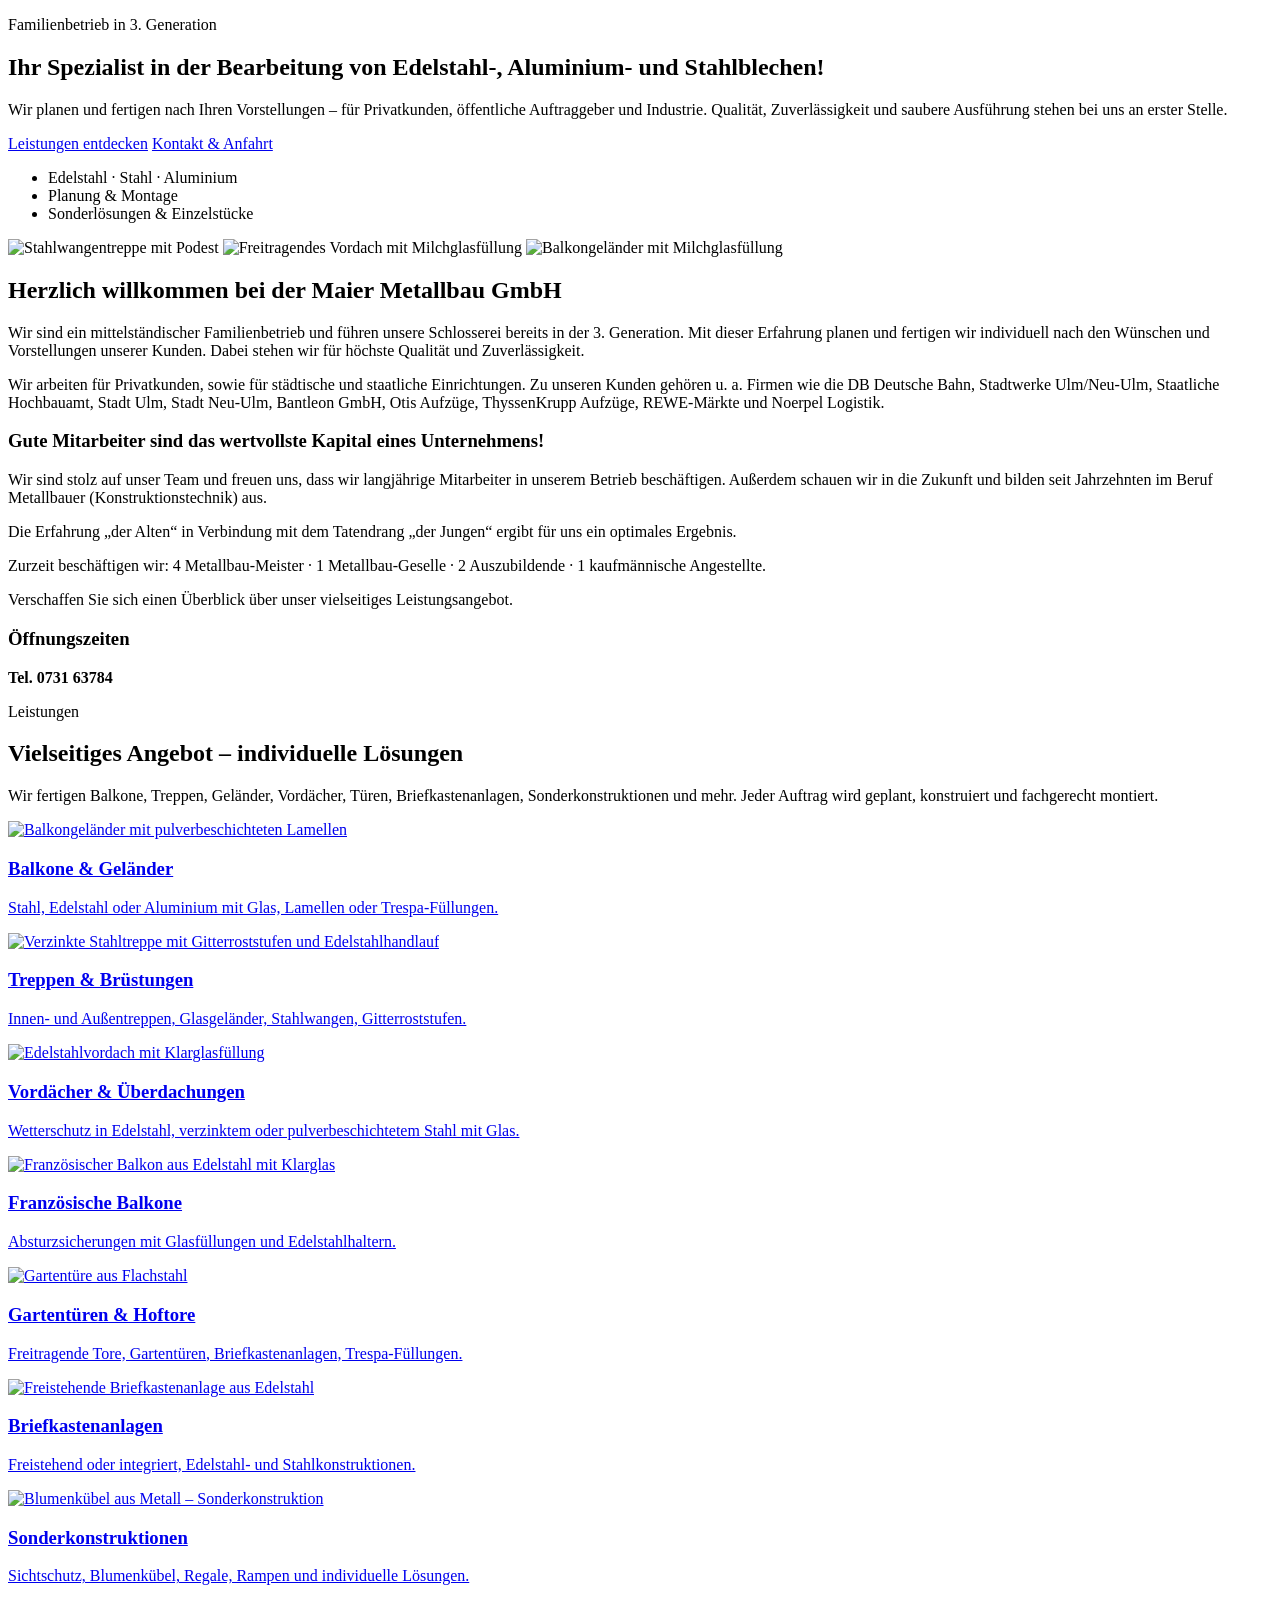
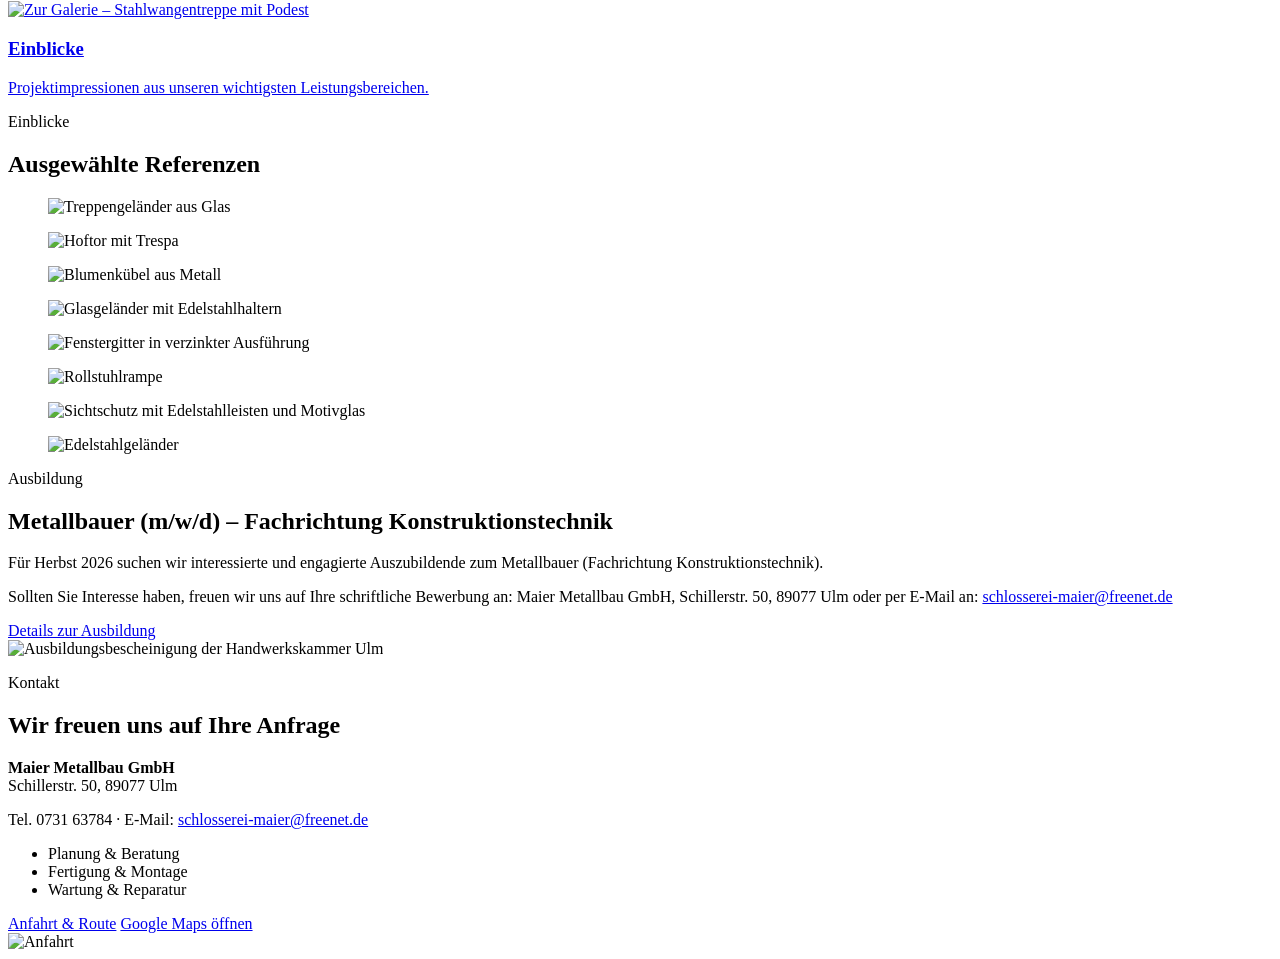
==== index.html @ d8ca425d "Revert texts to original site wording per customer feedback - Hero h1, Über-uns section, Ausbildungs" ====
<!DOCTYPE html>
<html lang="de">
<head>
  <meta charset="UTF-8" />
  <meta name="viewport" content="width=device-width, initial-scale=1" />
  <title>Maier Metallbau GmbH | Schlosserei Ulm</title>
  <link rel="stylesheet" href="assets/css/style.css" />
</head>
<body class="page page--home">
  <div id="site-header"></div>

  <main>
    <section class="hero">
      <div class="shell hero__grid">
        <div class="hero__copy">
          <p class="eyebrow">Familienbetrieb in 3. Generation</p>
          <h1>Ihr Spezialist in der Bearbeitung von Edelstahl-, Aluminium- und Stahlblechen!</h1>
          <p class="lede">Wir planen und fertigen nach Ihren Vorstellungen – für Privatkunden, öffentliche Auftraggeber und Industrie. Qualität, Zuverlässigkeit und saubere Ausführung stehen bei uns an erster Stelle.</p>
          <div class="hero__cta">
            <a class="btn" href="#services">Leistungen entdecken</a>
            <a class="btn btn--ghost" href="#contact">Kontakt & Anfahrt</a>
          </div>
          <ul class="pill-list">
            <li>Edelstahl · Stahl · Aluminium</li>
            <li>Planung & Montage</li>
            <li>Sonderlösungen & Einzelstücke</li>
          </ul>
        </div>
        <div class="hero__media">
          <div class="hero__image-stack">
            <img src="assets/images/galerie/treppen/Stahlwangentreppe-mit-Podest.jpg" alt="Stahlwangentreppe mit Podest" />
            <img src="assets/images/galerie/vordaecher/Freitragendes-Vordach-mit-Milchglasfüllung-Wandkonsolen-pulverbeschichtet.jpg" alt="Freitragendes Vordach mit Milchglasfüllung" />
            <img src="assets/images/galerie/balkone/Balkongeländer-Milchglasfüllung.jpg" alt="Balkongeländer mit Milchglasfüllung" />
          </div>
        </div>
      </div>
    </section>

    <section id="about" class="section section--muted">
      <div class="shell two-col">
        <div>
          <h2>Herzlich willkommen bei der Maier Metallbau GmbH</h2>
          <p>Wir sind ein mittelständischer Familienbetrieb und führen unsere Schlosserei bereits in der 3. Generation. Mit dieser Erfahrung planen und fertigen wir individuell nach den Wünschen und Vorstellungen unserer Kunden. Dabei stehen wir für höchste Qualität und Zuverlässigkeit.</p>
          <div class="card card--border">
            <p>Wir arbeiten für Privatkunden, sowie für städtische und staatliche Einrichtungen. Zu unseren Kunden gehören u. a. Firmen wie die DB Deutsche Bahn, Stadtwerke Ulm/Neu-Ulm, Staatliche Hochbauamt, Stadt Ulm, Stadt Neu-Ulm, Bantleon GmbH, Otis Aufzüge, ThyssenKrupp Aufzüge, REWE-Märkte und Noerpel Logistik.</p>
          </div>
          <h3>Gute Mitarbeiter sind das wertvollste Kapital eines Unternehmens!</h3>
          <p>Wir sind stolz auf unser Team und freuen uns, dass wir langjährige Mitarbeiter in unserem Betrieb beschäftigen. Außerdem schauen wir in die Zukunft und bilden seit Jahrzehnten im Beruf Metallbauer (Konstruktionstechnik) aus.</p>
          <p>Die Erfahrung „der Alten“ in Verbindung mit dem Tatendrang „der Jungen“ ergibt für uns ein optimales Ergebnis.</p>
          <p class="highlight">Zurzeit beschäftigen wir: 4 Metallbau-Meister · 1 Metallbau-Geselle · 2 Auszubildende · 1 kaufmännische Angestellte.</p>
          <p>Verschaffen Sie sich einen Überblick über unser vielseitiges Leistungsangebot.</p>
        </div>
        <div class="card card--border">
          <h3>Öffnungszeiten</h3>
          <div id="opening-hours"></div>
          <p><strong>Tel. 0731 63784</strong></p>
        </div>
      </div>
    </section>

    <section id="services" class="section">
      <div class="shell">
        <header class="section__header">
          <p class="eyebrow">Leistungen</p>
          <h2>Vielseitiges Angebot – individuelle Lösungen</h2>
          <p>Wir fertigen Balkone, Treppen, Geländer, Vordächer, Türen, Briefkastenanlagen, Sonderkonstruktionen und mehr. Jeder Auftrag wird geplant, konstruiert und fachgerecht montiert.</p>
        </header>
        <div class="service-grid">
          <a class="service-card" href="pages/galerie/balkone.html">
            <img src="assets/images/galerie/balkone/Balkongeländer-mit-pulverbeschichteten-Lamellen.jpg" alt="Balkongeländer mit pulverbeschichteten Lamellen" />
            <div>
              <h3>Balkone & Geländer</h3>
              <p>Stahl, Edelstahl oder Aluminium mit Glas, Lamellen oder Trespa-Füllungen.</p>
            </div>
          </a>
          <a class="service-card" href="pages/galerie/treppen.html">
            <img src="assets/images/galerie/treppen/Stahltreppe-verzinkt-mit-Gitterroststufen-und-Edelstahlhandlauf-e1472556612387.jpg" alt="Verzinkte Stahltreppe mit Gitterroststufen und Edelstahlhandlauf" />
            <div>
              <h3>Treppen & Brüstungen</h3>
              <p>Innen- und Außentreppen, Glasgeländer, Stahlwangen, Gitterroststufen.</p>
            </div>
          </a>
          <a class="service-card" href="pages/galerie/vordaecher.html">
            <img src="assets/images/galerie/vordaecher/Edelstahlvordach-mit-Klarglasfüllung.jpg" alt="Edelstahlvordach mit Klarglasfüllung" />
            <div>
              <h3>Vordächer & Überdachungen</h3>
              <p>Wetterschutz in Edelstahl, verzinktem oder pulverbeschichtetem Stahl mit Glas.</p>
            </div>
          </a>
          <a class="service-card" href="pages/galerie/franzoesische-balkone.html">
            <img src="assets/images/galerie/franzoesische-balkone/Franzoesischer-Balkon-Edelstahl-Klarglas-Variante-1.jpg" alt="Französischer Balkon aus Edelstahl mit Klarglas" />
            <div>
              <h3>Französische Balkone</h3>
              <p>Absturzsicherungen mit Glasfüllungen und Edelstahlhaltern.</p>
            </div>
          </a>
          <a class="service-card" href="pages/galerie/gartentueren.html">
            <img src="assets/images/galerie/gartentueren/Gartentüre-aus-Flachstahl.jpg" alt="Gartentüre aus Flachstahl" />
            <div>
              <h3>Gartentüren & Hoftore</h3>
              <p>Freitragende Tore, Gartentüren, Briefkastenanlagen, Trespa-Füllungen.</p>
            </div>
          </a>
          <a class="service-card" href="pages/galerie/briefkastenanlagen.html">
            <img src="assets/images/galerie/briefkastenanlagen/Freistehender-Briefkasten.jpg" alt="Freistehende Briefkastenanlage aus Edelstahl" />
            <div>
              <h3>Briefkastenanlagen</h3>
              <p>Freistehend oder integriert, Edelstahl- und Stahlkonstruktionen.</p>
            </div>
          </a>
          <a class="service-card" href="pages/galerie/sonderkonstruktionen.html">
            <img src="assets/images/galerie/sonderkonstruktionen/Blumenkübel-II.jpg" alt="Blumenkübel aus Metall – Sonderkonstruktion" />
            <div>
              <h3>Sonderkonstruktionen</h3>
              <p>Sichtschutz, Blumenkübel, Regale, Rampen und individuelle Lösungen.</p>
            </div>
          </a>
          <a class="service-card" href="pages/galerie/">
            <img src="assets/images/galerie/treppen/Stahlwangentreppe-mit-Podest.jpg" alt="Zur Galerie – Stahlwangentreppe mit Podest" />
            <div>
              <h3>Einblicke</h3>
              <p>Projektimpressionen aus unseren wichtigsten Leistungsbereichen.</p>
            </div>
          </a>
        </div>
      </div>
    </section>

    <section id="gallery" class="section section--muted">
      <div class="shell">
        <header class="section__header">
          <p class="eyebrow">Einblicke</p>
          <h2>Ausgewählte Referenzen</h2>
        </header>
        <div class="masonry" data-gallery>
          <figure><img src="assets/images/galerie/treppen/Treppengeländer-aus-Klarglas-mit-VA-Punkthaltern.jpg" alt="Treppengeländer aus Glas" /></figure>
          <figure><img src="assets/images/galerie/gartentueren/Hoftor-mit-Gartentüre.-Rahmen-aus-pulverbeschitetem-Material-Füllung-Trepa.jpg" alt="Hoftor mit Trespa" /></figure>
          <figure><img src="assets/images/galerie/sonderkonstruktionen/Blumenkübel-I.jpg" alt="Blumenkübel aus Metall" /></figure>
          <figure><img src="assets/images/Glasgelaender-mit-Edelstahlhaltern.jpg" alt="Glasgeländer mit Edelstahlhaltern" /></figure>
          <figure><img src="assets/images/Fenstergitter-in-verzinkter-Ausführung.jpg" alt="Fenstergitter in verzinkter Ausführung" /></figure>
          <figure><img src="assets/images/galerie/sonderkonstruktionen/Rampe-II-scaled-e1728295107225.jpeg" alt="Rollstuhlrampe" /></figure>
          <figure><img src="assets/images/galerie/sonderkonstruktionen/Sichtschutz-Edelstahlleiste-Motivglas-I.jpg" alt="Sichtschutz mit Edelstahlleisten und Motivglas" /></figure>
          <figure><img src="assets/images/Edelstahltreppengeländer.jpg" alt="Edelstahlgeländer" /></figure>
        </div>
      </div>
    </section>

    <section id="apprenticeship" class="section">
      <div class="shell two-col">
        <div>
          <p class="eyebrow">Ausbildung</p>
          <h2>Metallbauer (m/w/d) – Fachrichtung Konstruktionstechnik</h2>
          <p>Für Herbst 2026 suchen wir interessierte und engagierte Auszubildende zum Metallbauer (Fachrichtung Konstruktionstechnik).</p>
          <p>Sollten Sie Interesse haben, freuen wir uns auf Ihre schriftliche Bewerbung an: Maier Metallbau GmbH, Schillerstr. 50, 89077 Ulm oder per E-Mail an: <a href="mailto:schlosserei-maier@freenet.de">schlosserei-maier@freenet.de</a></p>
          <a class="btn" href="pages/ausbildung.html">Details zur Ausbildung</a>
        </div>
        <div class="card card--border">
          <img src="assets/images/Ausbildungsbescheinigung-HwK-Ulm.jpg" alt="Ausbildungsbescheinigung der Handwerkskammer Ulm" class="card__image" />
        </div>
      </div>
    </section>

    <section id="contact" class="section section--muted">
      <div class="shell two-col">
        <div>
          <p class="eyebrow">Kontakt</p>
          <h2>Wir freuen uns auf Ihre Anfrage</h2>
          <p><strong>Maier Metallbau GmbH</strong><br />Schillerstr. 50, 89077 Ulm</p>
          <p>Tel. 0731 63784 · E-Mail: <a href="mailto:schlosserei-maier@freenet.de">schlosserei-maier@freenet.de</a></p>
          <ul class="pill-list">
            <li>Planung & Beratung</li>
            <li>Fertigung & Montage</li>
            <li>Wartung & Reparatur</li>
          </ul>
          <div class="actions">
            <a class="btn" href="pages/anfahrt.html">Anfahrt & Route</a>
            <a class="btn btn--ghost" href="https://maps.google.com/maps/dir//Maier+Metallbau+GmbH+Schillerstraße+50+89077+Ulm" target="_blank" rel="noreferrer">Google Maps öffnen</a>
          </div>
        </div>
        <div class="card card--map">
          <img src="assets/images/Schillerstrasse50.jpg" alt="Anfahrt" />
        </div>
      </div>
    </section>
  </main>

  <div id="site-footer"></div>

  <script src="assets/js/main.js"></script>
</body>
</html>
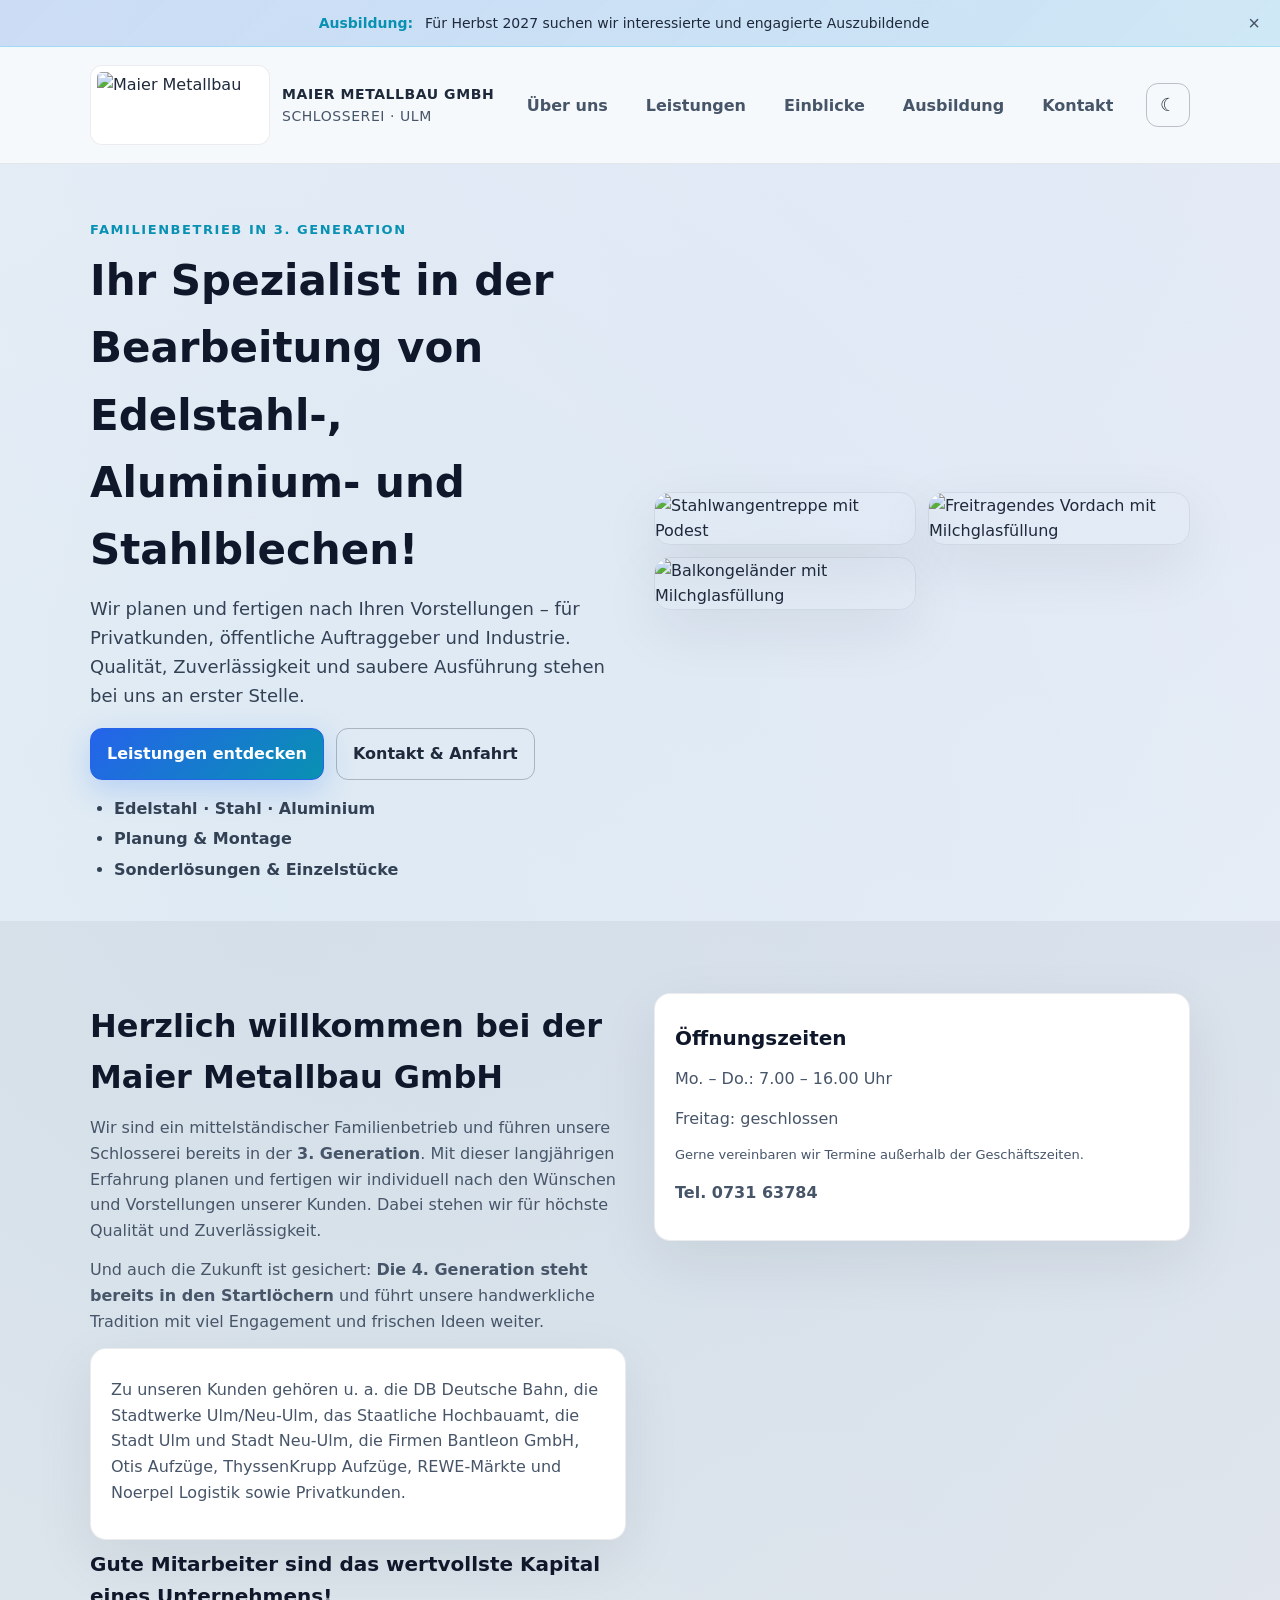
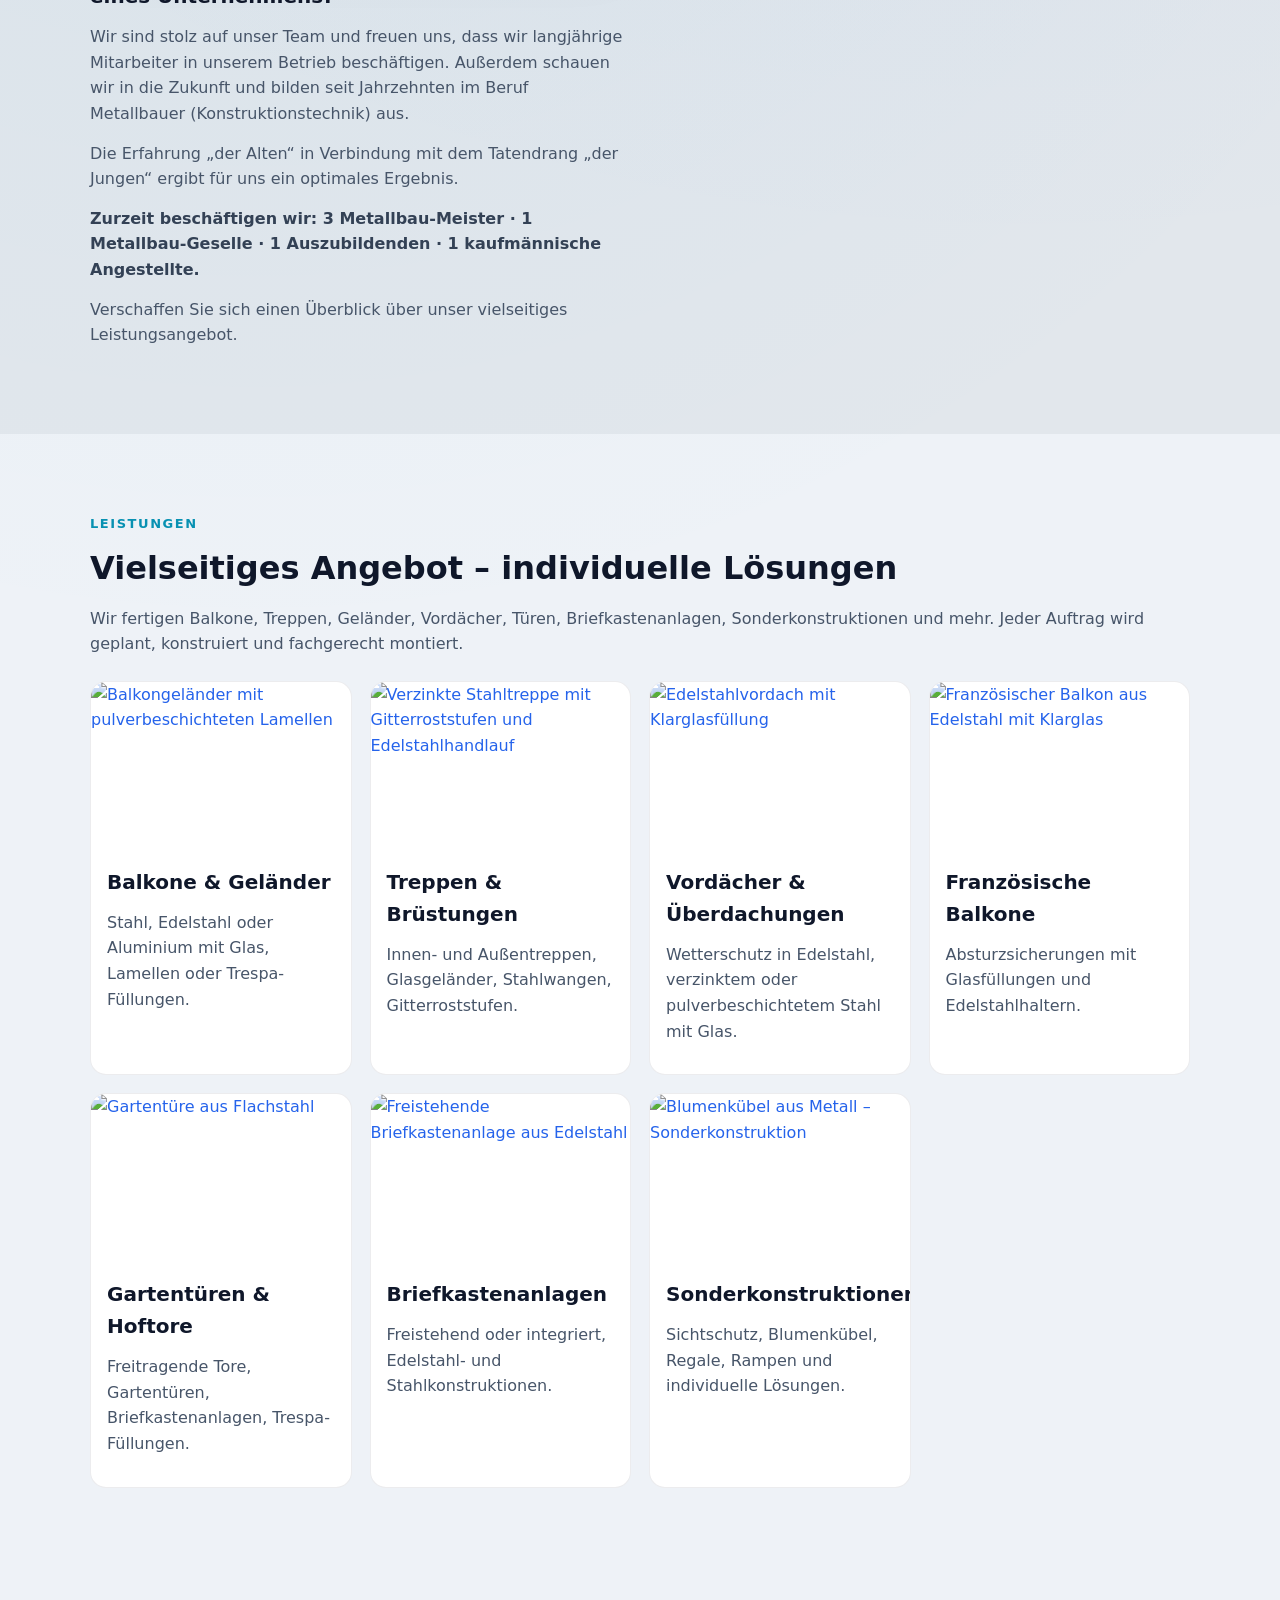
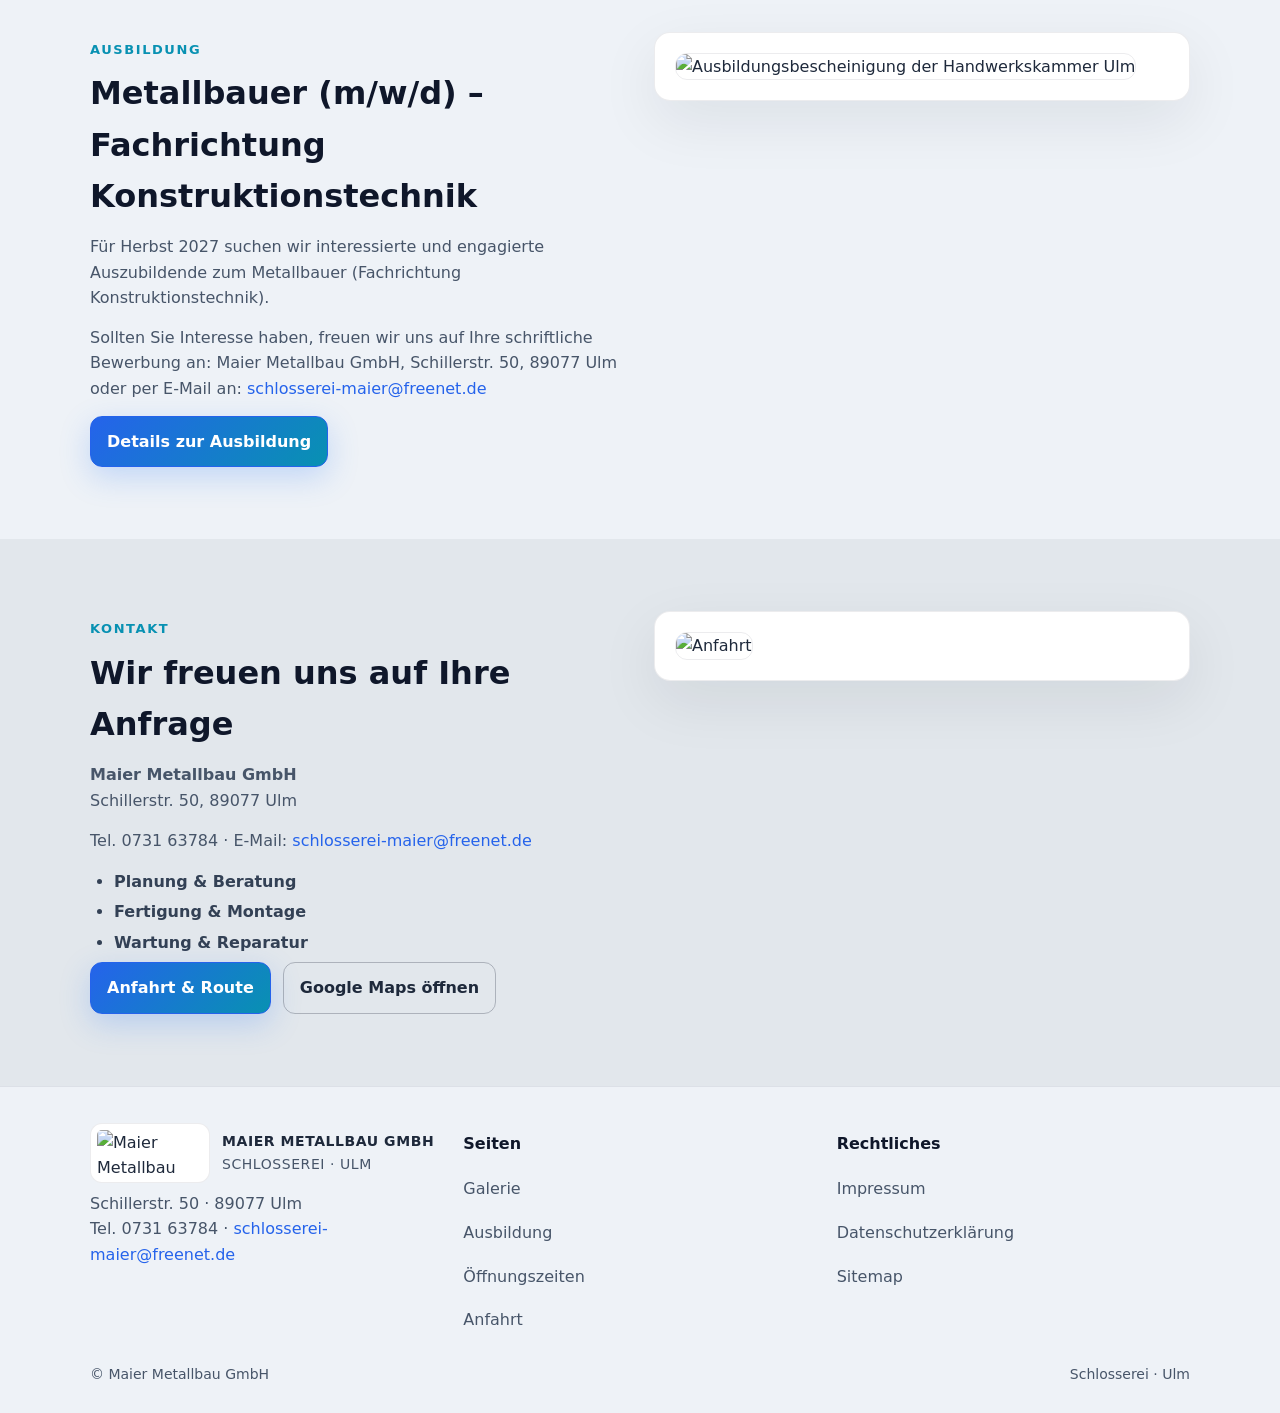
==== commit 08843536: "Apply customer feedback and simplify gallery navigation" ====
--- a/index.html
+++ b/index.html
@@ -40,14 +40,15 @@
       <div class="shell two-col">
         <div>
           <h2>Herzlich willkommen bei der Maier Metallbau GmbH</h2>
-          <p>Wir sind ein mittelständischer Familienbetrieb und führen unsere Schlosserei bereits in der 3. Generation. Mit dieser Erfahrung planen und fertigen wir individuell nach den Wünschen und Vorstellungen unserer Kunden. Dabei stehen wir für höchste Qualität und Zuverlässigkeit.</p>
+          <p>Wir sind ein mittelständischer Familienbetrieb und führen unsere Schlosserei bereits in der <b>3. Generation</b>. Mit dieser langjährigen Erfahrung planen und fertigen wir individuell nach den Wünschen und Vorstellungen unserer Kunden. Dabei stehen wir für höchste Qualität und Zuverlässigkeit.</p>
+          <p>Und auch die Zukunft ist gesichert: <b>Die 4. Generation steht bereits in den Startlöchern</b> und führt unsere handwerkliche Tradition mit viel Engagement und frischen Ideen weiter.</p>
           <div class="card card--border">
-            <p>Wir arbeiten für Privatkunden, sowie für städtische und staatliche Einrichtungen. Zu unseren Kunden gehören u. a. Firmen wie die DB Deutsche Bahn, Stadtwerke Ulm/Neu-Ulm, Staatliche Hochbauamt, Stadt Ulm, Stadt Neu-Ulm, Bantleon GmbH, Otis Aufzüge, ThyssenKrupp Aufzüge, REWE-Märkte und Noerpel Logistik.</p>
+            <p>Zu unseren Kunden gehören u. a. die DB Deutsche Bahn, die Stadtwerke Ulm/Neu-Ulm, das Staatliche Hochbauamt, die Stadt Ulm und Stadt Neu-Ulm, die Firmen Bantleon GmbH, Otis Aufzüge, ThyssenKrupp Aufzüge, REWE-Märkte und Noerpel Logistik sowie Privatkunden.</p>
           </div>
           <h3>Gute Mitarbeiter sind das wertvollste Kapital eines Unternehmens!</h3>
           <p>Wir sind stolz auf unser Team und freuen uns, dass wir langjährige Mitarbeiter in unserem Betrieb beschäftigen. Außerdem schauen wir in die Zukunft und bilden seit Jahrzehnten im Beruf Metallbauer (Konstruktionstechnik) aus.</p>
           <p>Die Erfahrung „der Alten“ in Verbindung mit dem Tatendrang „der Jungen“ ergibt für uns ein optimales Ergebnis.</p>
-          <p class="highlight">Zurzeit beschäftigen wir: 4 Metallbau-Meister · 1 Metallbau-Geselle · 2 Auszubildende · 1 kaufmännische Angestellte.</p>
+          <p class="highlight">Zurzeit beschäftigen wir: 3 Metallbau-Meister · 1 Metallbau-Geselle · 1 Auszubildenden · 1 kaufmännische Angestellte.</p>
           <p>Verschaffen Sie sich einen Überblick über unser vielseitiges Leistungsangebot.</p>
         </div>
         <div class="card card--border">
@@ -115,32 +116,6 @@
               <p>Sichtschutz, Blumenkübel, Regale, Rampen und individuelle Lösungen.</p>
             </div>
           </a>
-          <a class="service-card" href="pages/galerie/">
-            <img src="assets/images/galerie/treppen/Stahlwangentreppe-mit-Podest.jpg" alt="Zur Galerie – Stahlwangentreppe mit Podest" />
-            <div>
-              <h3>Einblicke</h3>
-              <p>Projektimpressionen aus unseren wichtigsten Leistungsbereichen.</p>
-            </div>
-          </a>
-        </div>
-      </div>
-    </section>
-
-    <section id="gallery" class="section section--muted">
-      <div class="shell">
-        <header class="section__header">
-          <p class="eyebrow">Einblicke</p>
-          <h2>Ausgewählte Referenzen</h2>
-        </header>
-        <div class="masonry" data-gallery>
-          <figure><img src="assets/images/galerie/treppen/Treppengeländer-aus-Klarglas-mit-VA-Punkthaltern.jpg" alt="Treppengeländer aus Glas" /></figure>
-          <figure><img src="assets/images/galerie/gartentueren/Hoftor-mit-Gartentüre.-Rahmen-aus-pulverbeschitetem-Material-Füllung-Trepa.jpg" alt="Hoftor mit Trespa" /></figure>
-          <figure><img src="assets/images/galerie/sonderkonstruktionen/Blumenkübel-I.jpg" alt="Blumenkübel aus Metall" /></figure>
-          <figure><img src="assets/images/Glasgelaender-mit-Edelstahlhaltern.jpg" alt="Glasgeländer mit Edelstahlhaltern" /></figure>
-          <figure><img src="assets/images/Fenstergitter-in-verzinkter-Ausführung.jpg" alt="Fenstergitter in verzinkter Ausführung" /></figure>
-          <figure><img src="assets/images/galerie/sonderkonstruktionen/Rampe-II-scaled-e1728295107225.jpeg" alt="Rollstuhlrampe" /></figure>
-          <figure><img src="assets/images/galerie/sonderkonstruktionen/Sichtschutz-Edelstahlleiste-Motivglas-I.jpg" alt="Sichtschutz mit Edelstahlleisten und Motivglas" /></figure>
-          <figure><img src="assets/images/Edelstahltreppengeländer.jpg" alt="Edelstahlgeländer" /></figure>
         </div>
       </div>
     </section>
@@ -150,7 +125,7 @@
         <div>
           <p class="eyebrow">Ausbildung</p>
           <h2>Metallbauer (m/w/d) – Fachrichtung Konstruktionstechnik</h2>
-          <p>Für Herbst 2026 suchen wir interessierte und engagierte Auszubildende zum Metallbauer (Fachrichtung Konstruktionstechnik).</p>
+          <p>Für Herbst 2027 suchen wir interessierte und engagierte Auszubildende zum Metallbauer (Fachrichtung Konstruktionstechnik).</p>
           <p>Sollten Sie Interesse haben, freuen wir uns auf Ihre schriftliche Bewerbung an: Maier Metallbau GmbH, Schillerstr. 50, 89077 Ulm oder per E-Mail an: <a href="mailto:schlosserei-maier@freenet.de">schlosserei-maier@freenet.de</a></p>
           <a class="btn" href="pages/ausbildung.html">Details zur Ausbildung</a>
         </div>
--- a/assets/css/style.css
+++ b/assets/css/style.css
@@ -0,0 +1,754 @@
+/* Self-hosted Manrope fonts (DSGVO compliant) */
+@font-face {
+  font-family: 'Manrope';
+  font-style: normal;
+  font-weight: 400;
+  font-display: swap;
+  src: url('../fonts/manrope-400.woff2') format('woff2');
+}
+
+@font-face {
+  font-family: 'Manrope';
+  font-style: normal;
+  font-weight: 500;
+  font-display: swap;
+  src: url('../fonts/manrope-500.woff2') format('woff2');
+}
+
+@font-face {
+  font-family: 'Manrope';
+  font-style: normal;
+  font-weight: 600;
+  font-display: swap;
+  src: url('../fonts/manrope-600.woff2') format('woff2');
+}
+
+@font-face {
+  font-family: 'Manrope';
+  font-style: normal;
+  font-weight: 700;
+  font-display: swap;
+  src: url('../fonts/manrope-700.woff2') format('woff2');
+}
+
+:root {
+  color-scheme: dark;
+  --bg: #0f172a;
+  --bg-muted: #0f172a0d;
+  --panel: #111827;
+  --card: #1f2937;
+  --text: #e5e7eb;
+  --text-dim: #cbd5e1;
+  --accent: #3b82f6;
+  --accent-2: #22d3ee;
+  --border: #1f2937;
+  --shadow: 0 20px 60px rgba(0, 0, 0, 0.25);
+  --radius: 16px;
+  --radius-sm: 12px;
+  --shell: min(1100px, 92vw);
+  --body-bg: #0b1220;
+  --page-bg: radial-gradient(circle at 20% 20%, rgba(34, 211, 238, 0.04), transparent 35%),
+    radial-gradient(circle at 80% 0%, rgba(59, 130, 246, 0.08), transparent 40%),
+    #0b1220;
+  --header-bg: rgba(11, 18, 32, 0.92);
+  --logo-bg: #0f172a;
+  --line: rgba(255, 255, 255, 0.05);
+  --line-strong: rgba(255, 255, 255, 0.16);
+  --chip-bg: rgba(255, 255, 255, 0.06);
+  --card-bg: rgba(255, 255, 255, 0.03);
+  --card-bg-subtle: rgba(255, 255, 255, 0.02);
+  --heading: #fff;
+  --text-strong: #e2e8f0;
+  --btn-text: #0b1220;
+  --notice-text: #e0f2fe;
+}
+
+/* Light theme: values used by both the media query default and the JS toggle */
+@media (prefers-color-scheme: light) {
+  :root:not([data-theme="dark"]) {
+    color-scheme: light;
+    --bg: #f8fafc;
+    --panel: #ffffff;
+    --card: #ffffff;
+    --text: #1e293b;
+    --text-dim: #475569;
+    --accent: #2563eb;
+    --accent-2: #0891b2;
+    --border: #e2e8f0;
+    --shadow: 0 20px 60px rgba(15, 23, 42, 0.08);
+    --body-bg: #eef2f7;
+    --page-bg: radial-gradient(circle at 20% 20%, rgba(8, 145, 178, 0.05), transparent 35%),
+      radial-gradient(circle at 80% 0%, rgba(37, 99, 235, 0.06), transparent 40%),
+      #eef2f7;
+    --header-bg: rgba(248, 250, 252, 0.92);
+    --logo-bg: #ffffff;
+    --line: rgba(15, 23, 42, 0.08);
+    --line-strong: rgba(15, 23, 42, 0.25);
+    --chip-bg: rgba(15, 23, 42, 0.06);
+    --card-bg: #ffffff;
+    --card-bg-subtle: #ffffff;
+    --heading: #0f172a;
+    --text-strong: #334155;
+    --btn-text: #ffffff;
+    --notice-text: #0c4a6e;
+  }
+}
+
+:root[data-theme="light"] {
+  color-scheme: light;
+  --bg: #f8fafc;
+  --panel: #ffffff;
+  --card: #ffffff;
+  --text: #1e293b;
+  --text-dim: #475569;
+  --accent: #2563eb;
+  --accent-2: #0891b2;
+  --border: #e2e8f0;
+  --shadow: 0 20px 60px rgba(15, 23, 42, 0.08);
+  --body-bg: #eef2f7;
+  --page-bg: radial-gradient(circle at 20% 20%, rgba(8, 145, 178, 0.05), transparent 35%),
+    radial-gradient(circle at 80% 0%, rgba(37, 99, 235, 0.06), transparent 40%),
+    #eef2f7;
+  --header-bg: rgba(248, 250, 252, 0.92);
+  --logo-bg: #ffffff;
+  --line: rgba(15, 23, 42, 0.08);
+  --line-strong: rgba(15, 23, 42, 0.25);
+  --chip-bg: rgba(15, 23, 42, 0.06);
+  --card-bg: #ffffff;
+  --card-bg-subtle: #ffffff;
+  --heading: #0f172a;
+  --text-strong: #334155;
+  --btn-text: #ffffff;
+  --notice-text: #0c4a6e;
+}
+
+* {
+  box-sizing: border-box;
+}
+
+body {
+  margin: 0;
+  font-family: "Manrope", system-ui, -apple-system, sans-serif;
+  background: var(--body-bg);
+  color: var(--text);
+  line-height: 1.6;
+  text-rendering: optimizeLegibility;
+}
+
+a {
+  color: var(--accent);
+  text-decoration: none;
+}
+
+a:hover {
+  color: var(--accent-2);
+}
+
+.shell {
+  width: var(--shell);
+  margin: 0 auto;
+}
+
+.page {
+  background: var(--page-bg);
+}
+
+.announcement-banner {
+  position: relative;
+  display: flex;
+  align-items: center;
+  justify-content: center;
+  gap: 12px;
+  padding: 12px 48px 12px 16px;
+  background: linear-gradient(135deg, rgba(59, 130, 246, 0.15), rgba(34, 211, 238, 0.10));
+  border-bottom: 1px solid rgba(34, 211, 238, 0.25);
+  color: var(--text);
+  font-size: 14px;
+  text-align: center;
+  z-index: 20;
+}
+
+.announcement-banner strong {
+  color: var(--accent-2);
+}
+
+.announcement-banner__close {
+  position: absolute;
+  right: 4px;
+  top: 50%;
+  transform: translateY(-50%);
+  background: none;
+  border: none;
+  color: var(--text-dim);
+  font-size: 20px;
+  line-height: 1;
+  cursor: pointer;
+  min-width: 44px;
+  min-height: 44px;
+  display: flex;
+  align-items: center;
+  justify-content: center;
+  border-radius: 4px;
+  transition: color 0.2s;
+}
+
+.announcement-banner__close:hover {
+  color: var(--text);
+}
+
+.site-header {
+  position: sticky;
+  top: 0;
+  z-index: 10;
+  backdrop-filter: blur(12px);
+  background: var(--header-bg);
+  border-bottom: 1px solid var(--line);
+}
+
+.site-header .shell {
+  display: flex;
+  align-items: center;
+  justify-content: space-between;
+  gap: 20px;
+  padding: 18px 0;
+}
+
+.brand {
+  display: inline-flex;
+  align-items: center;
+  gap: 12px;
+  color: inherit;
+  text-decoration: none;
+}
+
+.brand__logo {
+  width: 180px;
+  height: 80px;
+  object-fit: contain;
+  border-radius: 12px;
+  background: var(--logo-bg);
+  padding: 6px;
+  border: 1px solid var(--line);
+}
+
+/* Hamburger toggle – hidden on desktop */
+.nav-toggle {
+  display: none;
+  background: none;
+  border: none;
+  cursor: pointer;
+  padding: 8px;
+  flex-direction: column;
+  gap: 5px;
+}
+.nav-toggle span {
+  display: block;
+  width: 24px;
+  height: 2px;
+  background: var(--text);
+  border-radius: 2px;
+  transition: transform 0.3s, opacity 0.3s;
+}
+.nav-toggle[aria-expanded="true"] span:nth-child(1) {
+  transform: translateY(7px) rotate(45deg);
+}
+.nav-toggle[aria-expanded="true"] span:nth-child(2) {
+  opacity: 0;
+}
+.nav-toggle[aria-expanded="true"] span:nth-child(3) {
+  transform: translateY(-7px) rotate(-45deg);
+}
+
+/* Phone link inside nav – mobile only */
+.nav__phone { display: none; }
+
+.brand__text {
+  display: flex;
+  flex-direction: column;
+  font-size: 14px;
+  text-transform: uppercase;
+  letter-spacing: 0.04em;
+  color: var(--text-dim);
+}
+
+.brand__title {
+  font-weight: 700;
+  color: var(--text);
+}
+
+.nav {
+  display: flex;
+  gap: 18px;
+  align-items: center;
+  font-weight: 600;
+}
+
+.nav a {
+  color: var(--text-dim);
+  padding: 8px 10px;
+  border-radius: 10px;
+  transition: color 0.2s, background 0.2s;
+}
+
+.nav a:hover {
+  color: var(--text);
+  background: var(--chip-bg);
+}
+
+.theme-toggle {
+  background: none;
+  border: 1px solid var(--line-strong);
+  color: var(--text);
+  border-radius: 12px;
+  min-width: 44px;
+  min-height: 44px;
+  font-size: 18px;
+  line-height: 1;
+  cursor: pointer;
+  transition: border-color 0.2s;
+}
+
+.theme-toggle:hover {
+  border-color: var(--accent);
+}
+
+.btn {
+  display: inline-flex;
+  align-items: center;
+  justify-content: center;
+  padding: 12px 16px;
+  border-radius: 12px;
+  border: 1px solid var(--accent);
+  background: linear-gradient(135deg, var(--accent), var(--accent-2));
+  color: var(--btn-text);
+  font-weight: 700;
+  box-shadow: 0 10px 30px rgba(59, 130, 246, 0.25);
+  transition: transform 0.15s ease, box-shadow 0.15s ease;
+}
+
+.btn:hover {
+  transform: translateY(-1px);
+  box-shadow: 0 14px 40px rgba(34, 211, 238, 0.28);
+}
+
+.btn--ghost {
+  background: transparent;
+  color: var(--text);
+  border-color: var(--line-strong);
+  box-shadow: none;
+}
+
+.section {
+  padding: 72px 0;
+}
+
+.section--muted {
+  background: var(--bg-muted);
+}
+
+.section__header {
+  margin-bottom: 24px;
+}
+
+h1, h2, h3, h4 {
+  margin: 8px 0 12px;
+  color: var(--heading);
+}
+
+h1 { font-size: clamp(32px, 4vw, 42px); }
+h2 { font-size: clamp(24px, 3.2vw, 32px); }
+h3 { font-size: 20px; }
+
+p {
+  color: var(--text-dim);
+  margin: 8px 0 14px;
+}
+
+.eyebrow {
+  letter-spacing: 0.12em;
+  text-transform: uppercase;
+  color: var(--accent-2);
+  font-weight: 700;
+  font-size: 13px;
+  margin-bottom: 6px;
+}
+
+.lede {
+  font-size: 18px;
+  color: var(--text-strong);
+}
+
+.hero {
+  padding: 48px 0 32px;
+}
+
+.hero__grid {
+  display: grid;
+  grid-template-columns: repeat(auto-fit, minmax(320px, 1fr));
+  gap: 28px;
+  align-items: center;
+}
+
+.hero__copy h1 { margin-top: 6px; }
+
+.hero__cta { display: flex; gap: 12px; flex-wrap: wrap; margin: 18px 0; }
+
+.pill-list {
+  list-style: disc;
+  padding-left: 1.5em;
+  margin: 18px 0 0;
+  color: var(--text-strong);
+}
+
+.pill-list li {
+  margin-bottom: 8px;
+  line-height: 1.4;
+  font-weight: 600;
+}
+
+.pill-list span {
+  color: var(--text-strong);
+  font-weight: 600;
+}
+
+.hero__image-stack {
+  display: grid;
+  gap: 12px;
+  grid-template-columns: repeat(auto-fit, minmax(200px, 1fr));
+}
+
+.hero__image-stack img {
+  width: 100%;
+  border-radius: var(--radius);
+  border: 1px solid var(--line);
+  object-fit: cover;
+  box-shadow: var(--shadow);
+}
+
+.two-col {
+  display: grid;
+  grid-template-columns: repeat(auto-fit, minmax(280px, 1fr));
+  gap: 28px;
+  align-items: start;
+}
+
+.card {
+  background: var(--card-bg);
+  border: 1px solid var(--line);
+  border-radius: var(--radius);
+  padding: 20px;
+  box-shadow: var(--shadow);
+}
+
+.card--map img,
+.card__image {
+  width: 100%;
+  border-radius: 12px;
+  border: 1px solid var(--line);
+}
+
+.highlight {
+  color: var(--text-strong);
+  font-weight: 700;
+}
+
+.list-plain {
+  list-style: none;
+  padding: 0;
+  margin: 0 0 14px;
+}
+
+.list-plain li { margin-bottom: 8px; }
+
+.hours-note {
+  margin-top: 8px;
+  font-size: 13px;
+  color: var(--text-dim);
+}
+
+.service-grid {
+  display: grid;
+  grid-template-columns: repeat(auto-fit, minmax(240px, 1fr));
+  gap: 18px;
+}
+
+.service-card {
+  display: grid;
+  grid-template-rows: 160px 1fr;
+  background: var(--card-bg-subtle);
+  border: 1px solid var(--line);
+  border-radius: var(--radius);
+  overflow: hidden;
+  transition: transform 0.15s ease, border-color 0.15s ease;
+}
+
+.service-card img {
+  width: 100%;
+  height: 160px;
+  object-fit: cover;
+}
+
+.service-card div {
+  padding: 16px;
+}
+
+.service-card:hover {
+  transform: translateY(-4px);
+  border-color: rgba(34, 211, 238, 0.6);
+}
+
+.masonry {
+  columns: 3 240px;
+  column-gap: 12px;
+}
+
+.masonry figure {
+  break-inside: avoid;
+  margin: 0 0 12px;
+}
+
+.masonry img {
+  width: 100%;
+  display: block;
+  border-radius: 14px;
+  border: 1px solid var(--line);
+  box-shadow: var(--shadow);
+}
+
+.actions { display: flex; gap: 12px; flex-wrap: wrap; }
+
+.site-footer {
+  border-top: 1px solid var(--line);
+  background: var(--body-bg);
+  padding: 36px 0 28px;
+}
+
+.footer__grid {
+  display: grid;
+  grid-template-columns: repeat(auto-fit, minmax(220px, 1fr));
+  gap: 20px;
+  align-items: start;
+}
+
+.footer__legal {
+  margin-top: 20px;
+  display: flex;
+  justify-content: space-between;
+  gap: 12px;
+  color: var(--text-dim);
+  font-size: 14px;
+}
+
+.brand--small .brand__logo { width: 120px; height: 60px; }
+
+.link-list { list-style: none; padding: 0; margin: 0; }
+.link-list li { margin-bottom: 2px; }
+.link-list a { color: var(--text-dim); display: inline-block; padding: 8px 0; }
+.link-list a:hover { color: var(--heading); }
+
+.gallery-grid {
+  display: grid;
+  grid-template-columns: repeat(auto-fit, minmax(220px, 1fr));
+  gap: 14px;
+  margin: 20px 0;
+}
+
+.gallery-grid figure {
+  margin: 0;
+  background: var(--card-bg-subtle);
+  border: 1px solid var(--line);
+  border-radius: 14px;
+  overflow: hidden;
+}
+
+.gallery-grid img {
+  width: 100%;
+  height: 180px;
+  object-fit: cover;
+  aspect-ratio: 1.2;
+}
+
+.gallery-grid figcaption {
+  padding: 10px 12px 12px;
+  color: var(--text-dim);
+  font-size: 14px;
+}
+
+.page-header {
+  padding: 56px 0 28px;
+  border-bottom: 1px solid var(--line);
+  background: var(--header-bg);
+}
+
+.gallery-close-btn {
+  display: inline-flex;
+  align-items: center;
+  gap: 6px;
+  margin-top: 32px;
+  margin-bottom: 16px;
+  padding: 7px 14px;
+  border-radius: 8px;
+  border: 1px solid var(--line-strong);
+  color: var(--text-dim);
+  font-size: 14px;
+  text-decoration: none;
+  transition: color 0.2s, border-color 0.2s;
+}
+
+.gallery-close-btn:hover {
+  color: var(--text);
+  border-color: var(--accent);
+}
+
+.breadcrumb {
+  color: var(--text-dim);
+  font-size: 14px;
+}
+
+.table {
+  width: 100%;
+  border-collapse: collapse;
+  margin-top: 12px;
+}
+
+.table td {
+  border-bottom: 1px solid var(--line);
+  padding: 10px 6px;
+  color: var(--text-dim);
+}
+
+.notice {
+  padding: 12px 14px;
+  border-radius: 10px;
+  background: rgba(34, 211, 238, 0.08);
+  border: 1px solid rgba(34, 211, 238, 0.24);
+  color: var(--notice-text);
+}
+
+.impressum-logo {
+  margin: 12px 0 20px;
+}
+
+.impressum-logo img {
+  width: 120px;
+  height: auto;
+  border-radius: 12px;
+  border: 1px solid var(--line);
+  background: var(--logo-bg);
+  padding: 8px;
+}
+
+.lightbox {
+  position: fixed;
+  inset: 0;
+  background: rgba(0, 0, 0, 0.85);
+  display: none;
+  align-items: center;
+  justify-content: center;
+  padding: 20px;
+  z-index: 50;
+}
+
+.lightbox.active { display: flex; }
+
+.lightbox__inner {
+  display: flex;
+  flex-direction: column;
+  align-items: center;
+  gap: 16px;
+  max-width: min(1080px, 90vw);
+}
+
+.lightbox__stage {
+  display: flex;
+  justify-content: center;
+}
+
+.lightbox img {
+  max-width: min(960px, 80vw);
+  max-height: 80vh;
+  border-radius: 14px;
+  box-shadow: 0 30px 80px rgba(0, 0, 0, 0.55);
+  display: block;
+}
+
+.lightbox__nav {
+  background: rgba(255, 255, 255, 0.08);
+  border: 1px solid rgba(255, 255, 255, 0.16);
+  color: #fff;
+  border-radius: 50%;
+  width: 44px;
+  height: 44px;
+  font-size: 28px;
+  line-height: 1;
+  cursor: pointer;
+  flex-shrink: 0;
+  transition: background 0.2s;
+}
+
+.lightbox__nav:hover { background: rgba(255, 255, 255, 0.18); }
+
+.lightbox__controls {
+  display: flex;
+  align-items: center;
+  justify-content: center;
+  gap: 12px;
+  flex-wrap: wrap;
+}
+
+.lightbox__close {
+  background: rgba(255, 255, 255, 0.1);
+  border: 1px solid rgba(255, 255, 255, 0.16);
+  color: #fff;
+  border-radius: 10px;
+  padding: 8px 24px;
+  cursor: pointer;
+  font-size: 14px;
+  transition: background 0.2s;
+}
+
+.lightbox__close:hover { background: rgba(255, 255, 255, 0.2); }
+
+@media (max-width: 860px) {
+  .site-header .shell {
+    flex-wrap: wrap;
+    padding: 10px 0;
+  }
+  .brand__logo {
+    width: 100px;
+    height: 44px;
+    padding: 3px;
+    border-radius: 8px;
+  }
+  .brand__text { font-size: 11px; }
+  .brand { gap: 8px; }
+
+  /* Show hamburger */
+  .nav-toggle { display: flex; }
+
+  /* Collapsible nav */
+  .nav {
+    display: none;
+    width: 100%;
+    flex-direction: column;
+    gap: 0;
+    padding: 8px 0 4px;
+  }
+  .nav.is-open { display: flex; }
+  .nav a {
+    padding: 12px 10px;
+    border-bottom: 1px solid var(--line);
+    width: 100%;
+  }
+  .nav a:last-child { border-bottom: none; }
+
+  /* Show phone link inside nav on mobile */
+  .nav__phone {
+    display: flex;
+    font-weight: 700;
+    color: var(--accent) !important;
+  }
+
+  .hero__image-stack { grid-template-columns: 1fr; }
+  .service-card { grid-template-rows: 180px 1fr; }
+}
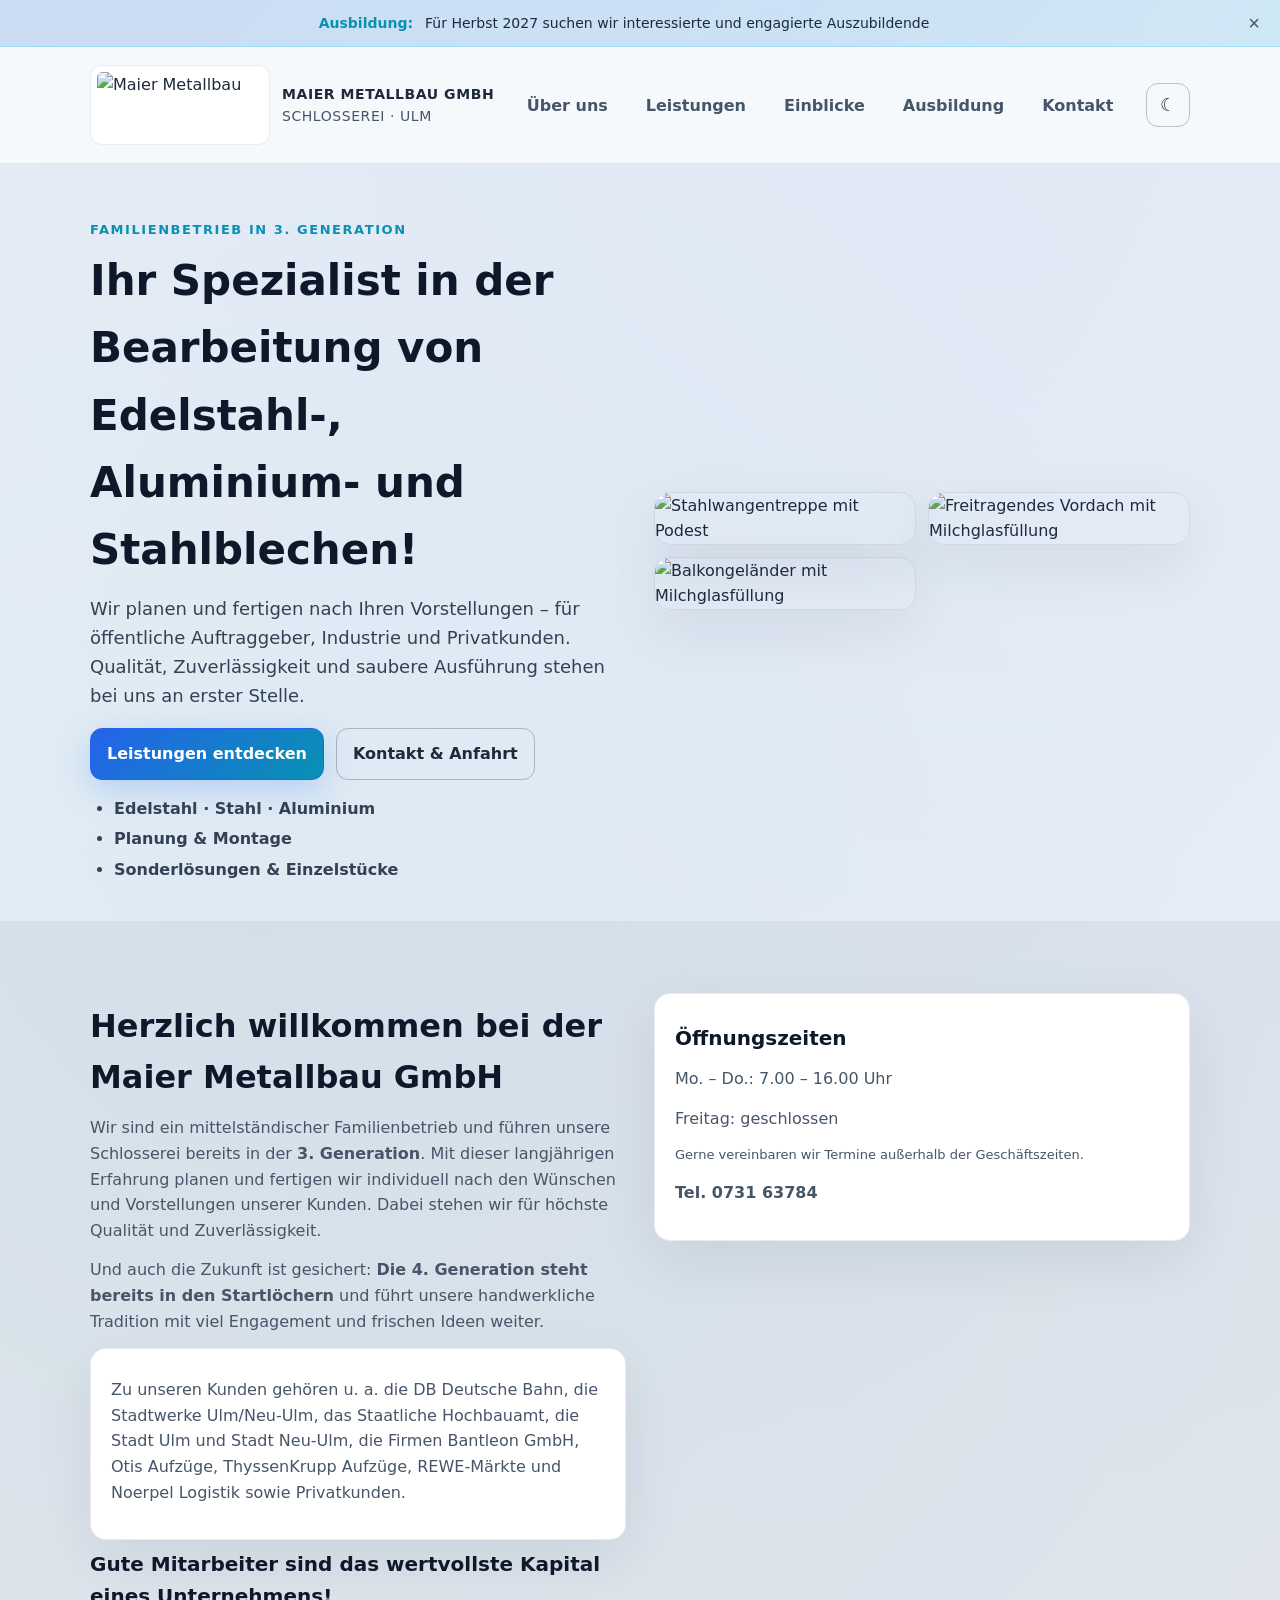
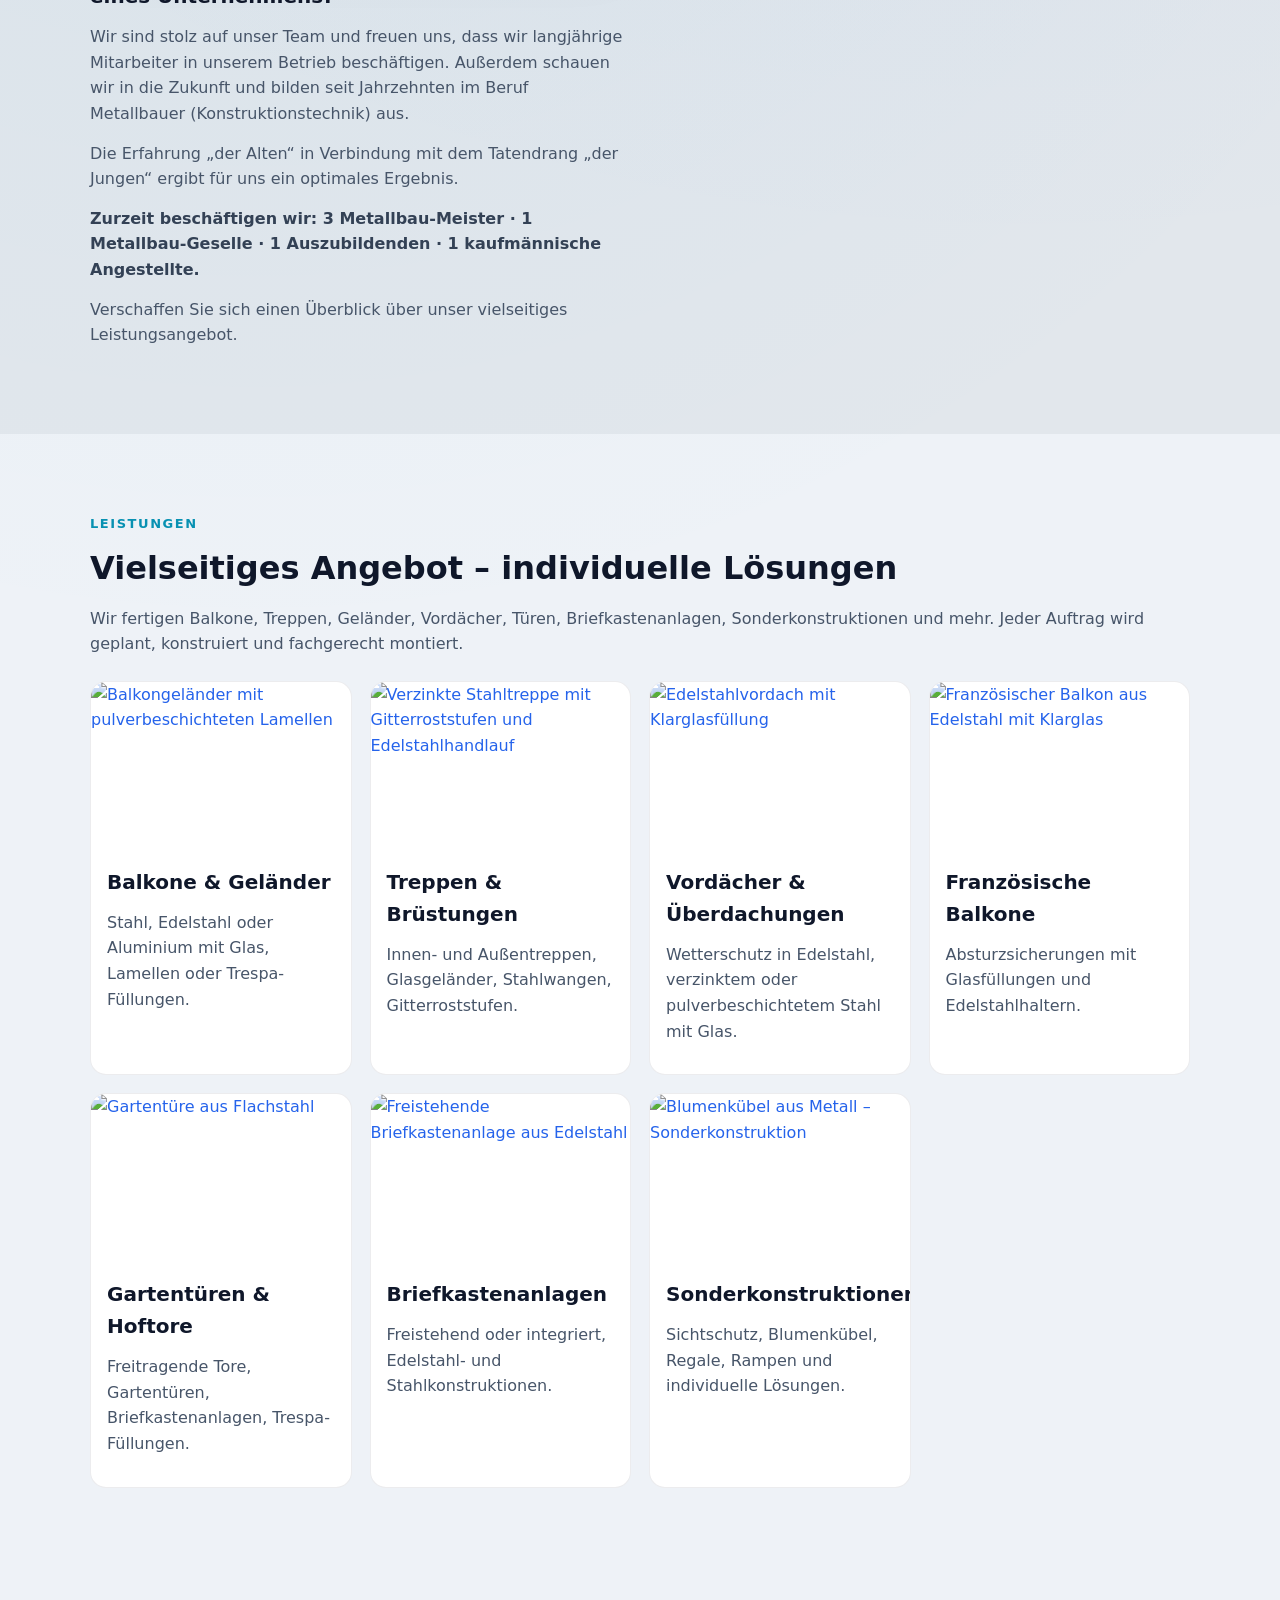
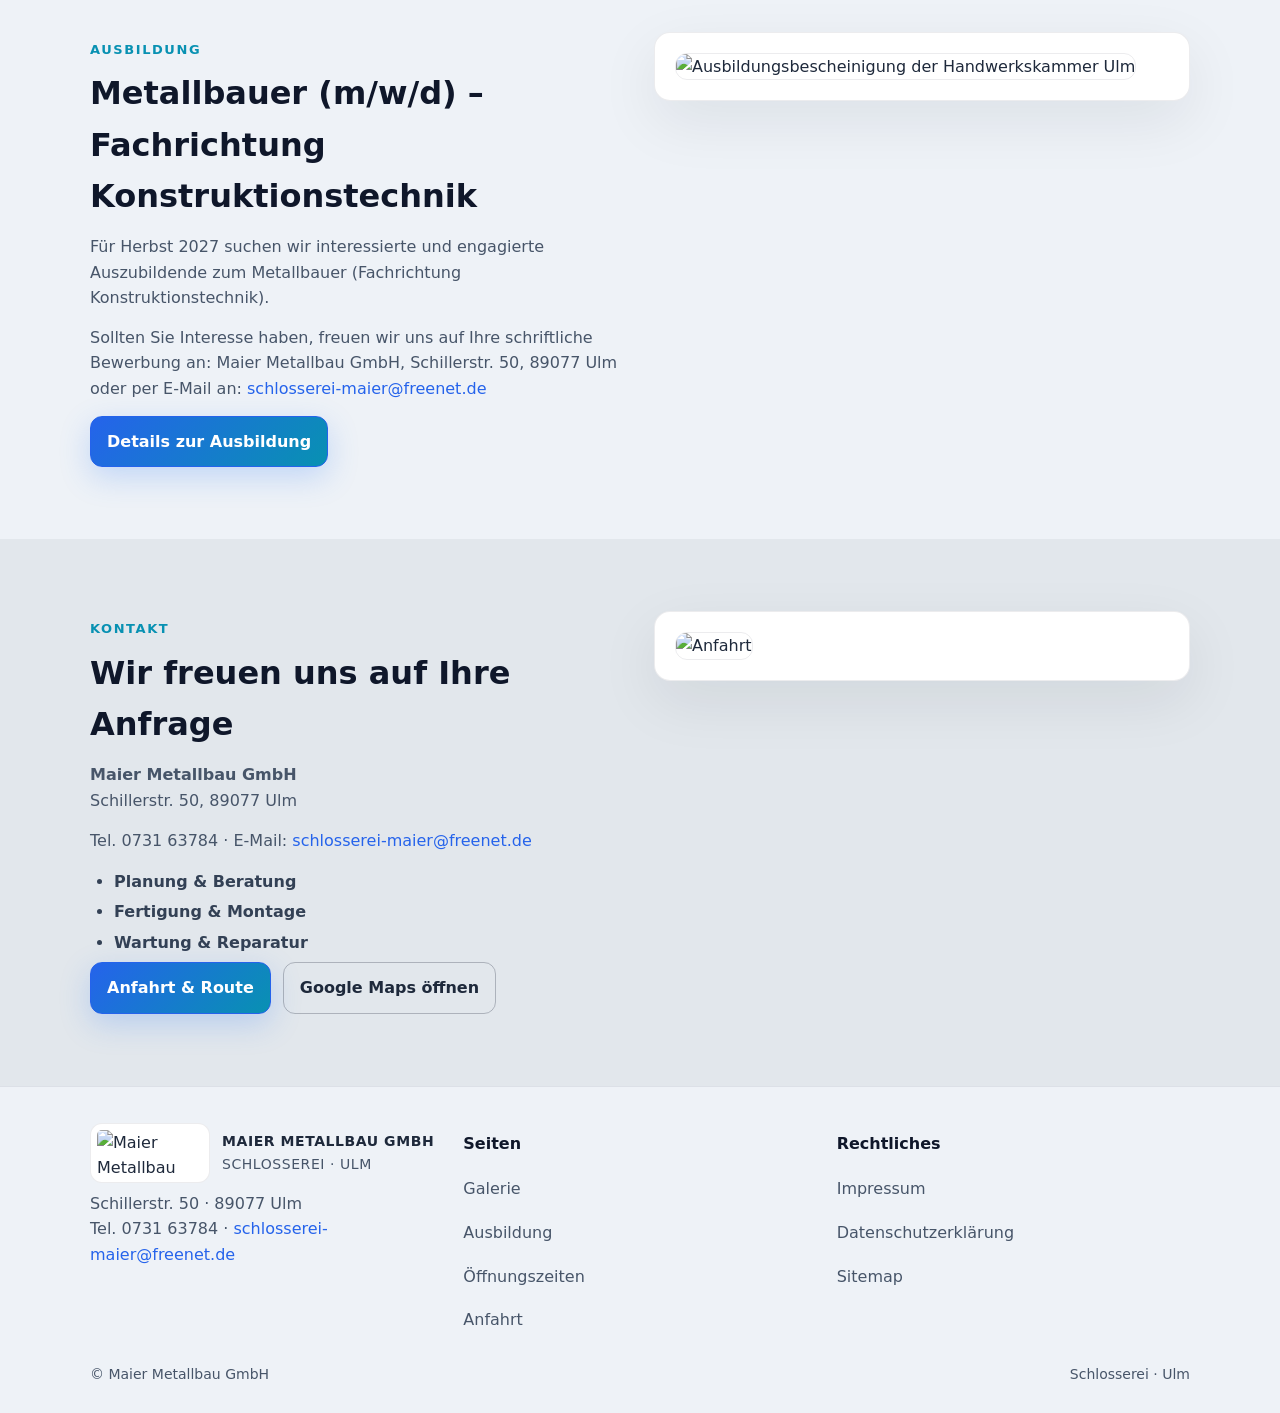
==== commit 9f2ea5f8: "Website-Texte und Galerie aktualisieren" ====
--- a/index.html
+++ b/index.html
@@ -15,7 +15,7 @@
         <div class="hero__copy">
           <p class="eyebrow">Familienbetrieb in 3. Generation</p>
           <h1>Ihr Spezialist in der Bearbeitung von Edelstahl-, Aluminium- und Stahlblechen!</h1>
-          <p class="lede">Wir planen und fertigen nach Ihren Vorstellungen – für Privatkunden, öffentliche Auftraggeber und Industrie. Qualität, Zuverlässigkeit und saubere Ausführung stehen bei uns an erster Stelle.</p>
+          <p class="lede">Wir planen und fertigen nach Ihren Vorstellungen – für öffentliche Auftraggeber, Industrie und Privatkunden. Qualität, Zuverlässigkeit und saubere Ausführung stehen bei uns an erster Stelle.</p>
           <div class="hero__cta">
             <a class="btn" href="#services">Leistungen entdecken</a>
             <a class="btn btn--ghost" href="#contact">Kontakt & Anfahrt</a>
